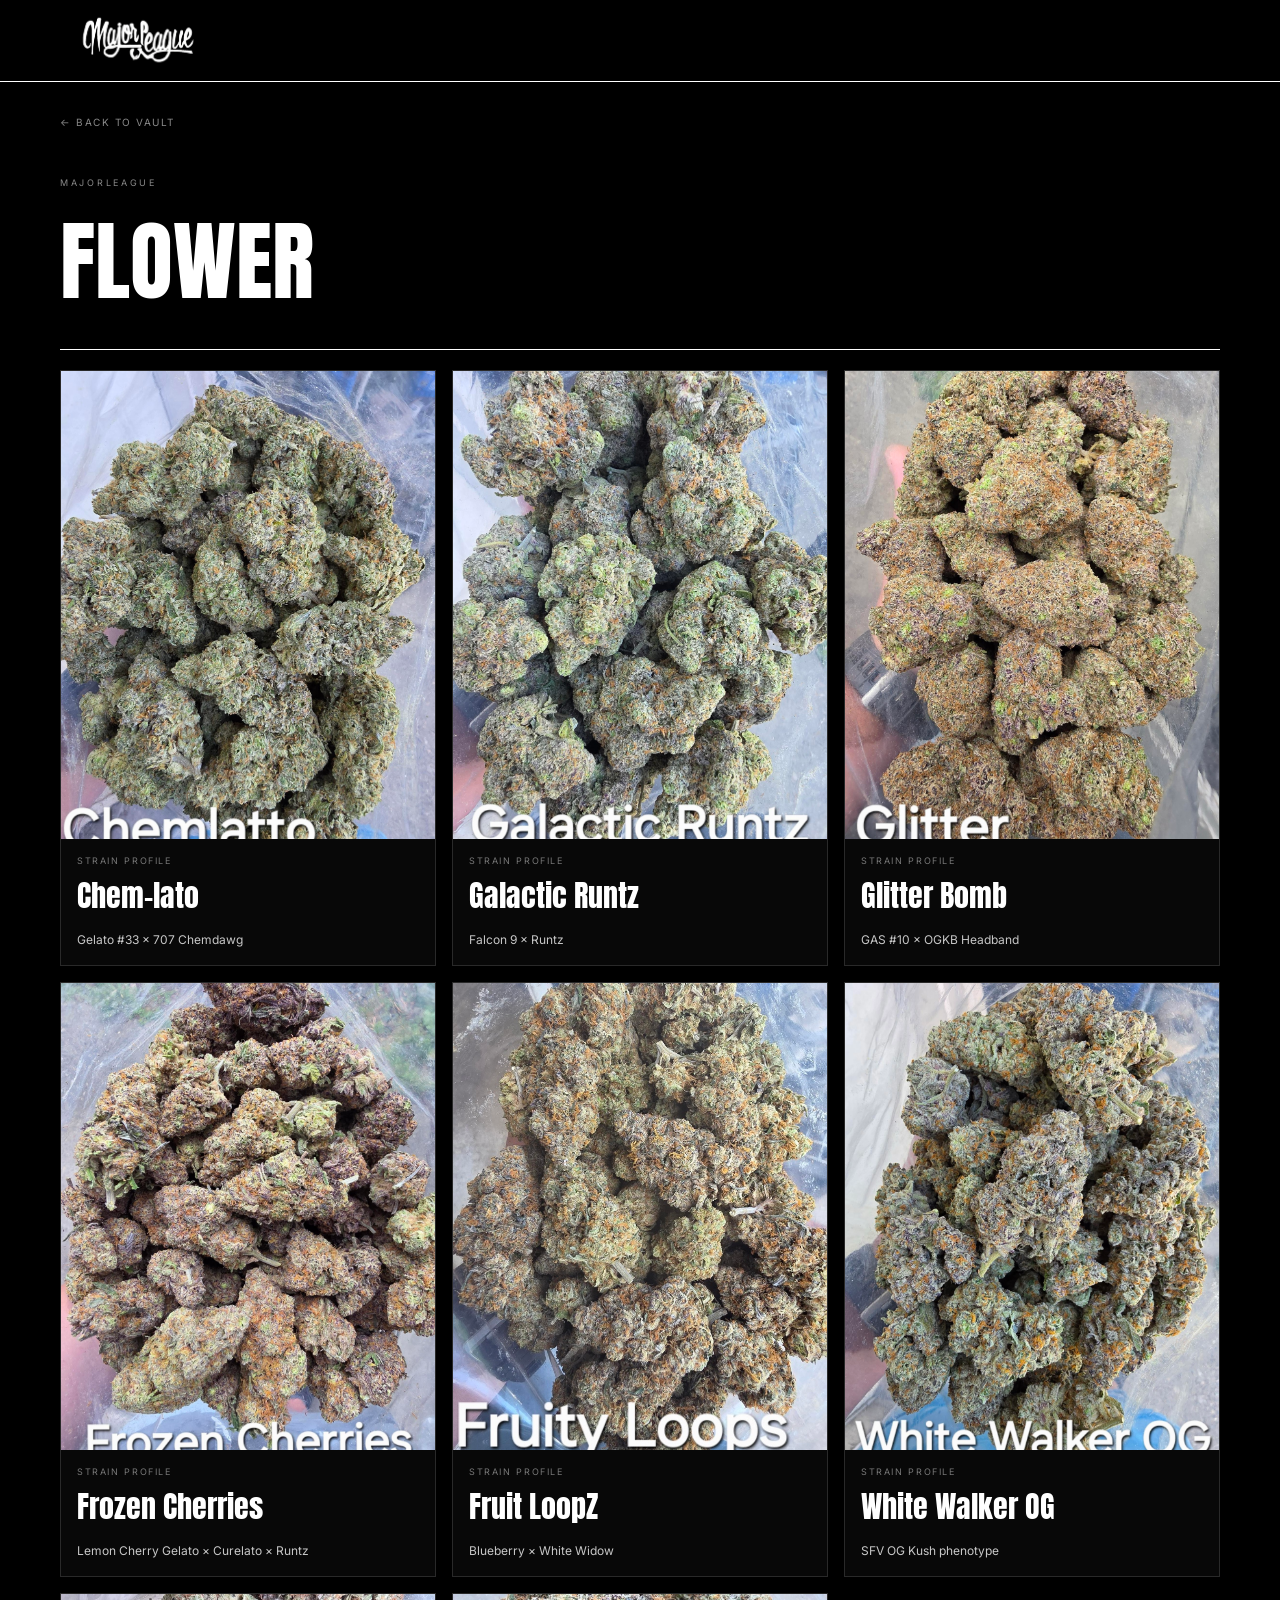
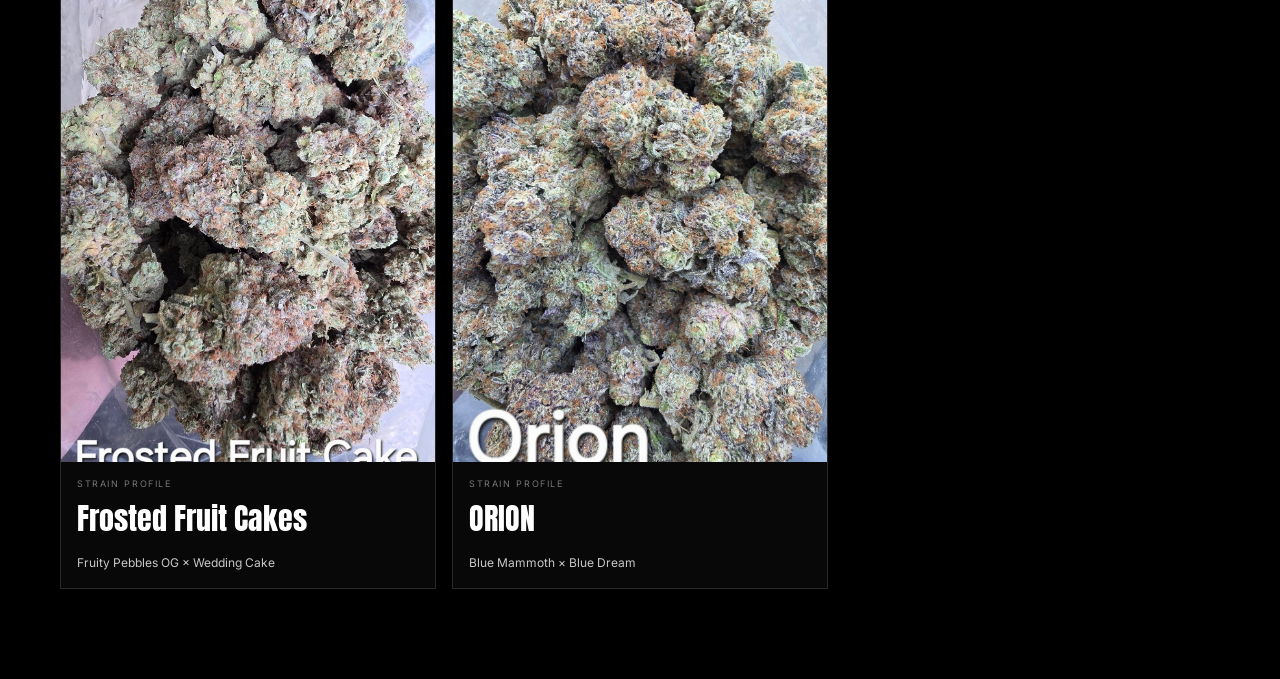
==== category.html @ 47557a81 "Remove basket from category pages" ====
<!doctype html><html lang="en"><head><meta charset="utf-8"><meta name="viewport" content="width=device-width,initial-scale=1"><title>Majorleague — Vault</title><link rel="stylesheet" href="styles-20261011f.css?v=20261012b"></head><body><header class="header"><a class="logo" href="index.html"><img src="assets/majorleague-logo.webp" alt="Majorleague"></a></header><main class="catalogue"><a class="back" href="index.html">← BACK TO VAULT</a><div class="heading"><span>MAJORLEAGUE</span><h1 id="categoryTitle"></h1></div><div class="products" id="products"></div></main><script src="stock.js?v=20261011g"></script><script src="app.js?v=20261011g"></script><script>renderCategory(new URLSearchParams(location.search).get("cat"))</script></body></html>
---- styles-20261011f.css ----
@import url('https://fonts.googleapis.com/css2?family=Anton&family=Inter:wght@400;600;800&display=swap');:root{--y:#fff;--w:#f4f4ef}*{box-sizing:border-box}body{margin:0;background:#000;color:var(--w);font-family:Inter,Arial,sans-serif}.header{height:82px;position:sticky;top:0;z-index:20;background:#000f;border-bottom:1px solid #ffffff;display:flex;align-items:center;justify-content:space-between;padding:12px 4vw;backdrop-filter:blur(12px)}.logo{height:58px}.logo img{height:100%;display:block}.logo-fallback{display:none;color:var(--y);font:clamp(20px,4vw,30px) Anton;white-space:nowrap}.cat-art{position:absolute;inset:0;width:100%;height:100%;object-fit:cover;object-position:center;display:block;background:transparent;transform:scale(1.06);clip-path:inset(2% 1.5% 4% 1.5%)}.basket{border:1px solid var(--y);background:#000;color:#fff;padding:11px 16px;font-size:11px;font-weight:800;letter-spacing:.13em}.basket span{background:var(--y);color:#000;padding:3px 6px;margin-left:5px}.hero{max-width:1200px;margin:auto;padding:28px 18px 25px;text-align:center}.video{height:min(52vw,560px);min-height:230px;border:2px solid var(--y);position:relative;overflow:hidden;background:#050505}.video video{width:100%;height:100%;object-fit:cover}.video-placeholder{position:absolute;inset:0;display:grid;place-content:center;gap:8px;background:#000}.video-placeholder b{font:clamp(42px,8vw,90px) Anton}.video-placeholder span{font-size:10px;color:#888;letter-spacing:.3em}.hero h1{font:clamp(44px,7vw,82px) Anton;margin:28px 0 5px}.hero h1 i{color:var(--y);font-style:normal}.hero p{font-size:10px;color:#888;letter-spacing:.35em}.categories{max-width:1280px;margin:auto;padding:5px 15px 80px;display:grid;gap:13px}.cat{height:145px;border:0;border-radius:16px;overflow:hidden;display:block;position:relative;background:#090909;transition:.2s}.cat:hover{transform:translateY(-2px);box-shadow:0 12px 30px #ffffff22}.cat-overlay{position:absolute;inset:0}.cat-arrow{position:absolute;right:26px;top:50%;transform:translateY(-50%);width:58px;height:58px;border-radius:50%;background:var(--y);color:#000;display:grid;place-items:center;font-size:28px;font-weight:800}.catalogue,.checkout-page{max-width:1200px;margin:auto;padding:28px 20px 90px}.back{color:#888;text-decoration:none;font-size:10px;letter-spacing:.15em}.back:hover{color:var(--y)}.heading{padding:40px 0 18px;border-bottom:1px solid #ffffff}.heading span{font-size:9px;color:#888;letter-spacing:.3em}.heading h1{font:clamp(48px,8vw,88px) Anton;color:var(--y);margin:4px 0}.products{display:grid;grid-template-columns:repeat(3,1fr);gap:15px;margin-top:20px}.product{border:1px solid #303030;background:#070707}.product-art{height:330px;background:#0d0d0d center/cover no-repeat;display:grid;place-items:center;color:#444;font-size:10px}.product-info{padding:15px}.product-info>div{display:flex;justify-content:space-between}.product-info h2{font-size:12px;margin:0}.product-info strong{color:var(--y)}.product-info button{width:100%;margin-top:15px;padding:12px;border:1px solid var(--y);background:#000;color:#fff;font-size:10px;font-weight:800;letter-spacing:.12em}.product-info button:hover{background:var(--y);color:#000}.drawer{position:fixed;right:0;top:0;bottom:0;width:min(430px,100%);z-index:50;background:#050505;border-left:2px solid var(--y);transform:translateX(100%);transition:.25s;display:flex;flex-direction:column}.drawer.open{transform:none}.drawer-head{padding:23px;border-bottom:1px solid #292929;display:flex;justify-content:space-between;font:26px Anton}.drawer-head button{border:0;background:none;color:#fff;font-size:32px}.drawer-foot{margin-top:auto;border-top:1px solid #292929;padding:20px}.drawer-foot>div{display:flex;justify-content:space-between;margin-bottom:15px}.drawer-foot strong{color:var(--y)}.checkout{display:block;text-align:center;background:var(--y);color:#000;text-decoration:none;padding:15px;font-weight:800;font-size:11px;letter-spacing:.12em}.basket-row{padding:17px 20px;border-bottom:1px solid #202020;display:flex;justify-content:space-between}.basket-row small{display:block;color:#777;margin-top:4px}.qty button{background:#000;color:#fff;border:1px solid #444;width:28px;height:28px}.backdrop{position:fixed;inset:0;background:#000b;z-index:40;opacity:0;pointer-events:none;transition:.2s}.backdrop.show{opacity:1;pointer-events:auto}.empty{text-align:center;padding:60px 10px;color:#666;font-size:10px;letter-spacing:.2em}.checkout-grid{display:grid;grid-template-columns:1.25fr .75fr;gap:18px;margin-top:20px}.card{border:1px solid #333;background:#070707;padding:24px}.card h2{font:25px Anton;margin:0 0 20px}.card label:not(.pay){display:block;color:#999;font-size:10px;font-weight:800;letter-spacing:.1em;margin-bottom:15px}.card input,.card textarea{display:block;width:100%;margin-top:7px;background:#000;border:1px solid #333;color:#fff;padding:12px}.pay{display:flex;gap:10px;border:1px solid #333;padding:14px;margin:10px 0}.pay:has(input:checked){border-color:var(--y)}.pay span b,.pay span small{display:block}.pay span small{color:#777;font-size:9px;margin-top:4px}.summary-row{display:flex;justify-content:space-between;padding:12px 0;border-bottom:1px solid #222;font-size:11px}.summary-row b,.summary-total b{color:var(--y)}.summary-total{display:flex;justify-content:space-between;padding-top:18px;margin-top:10px;border-top:1px solid #444}.submit{width:100%;margin-top:20px;border:0;background:var(--y);padding:15px;font-weight:800}.note{color:#666;font-size:9px;line-height:1.5}@media(max-width:700px){.products,.checkout-grid{grid-template-columns:1fr}.cat{height:105px}.cat-arrow{right:15px;width:44px;height:44px}.header{height:72px}.logo{height:47px}}.cat:nth-child(1) .cat-art{clip-path:inset(0 0 10% 0);transform:scale(1.18)}
.cat:nth-child(2) .cat-art{clip-path:none;transform:scale(1.10)}
/* Explicitly suppress the legacy yellow category rectangle outline. */
.cat,
.categories .cat,
a.cat,
.cat:hover,
.categories .cat:hover {
  border: 0 !important;
  outline: 0 !important;
  box-shadow: none !important;
}
.cat::before,
.cat::after,
.categories .cat::before,
.categories .cat::after {
  content: none !important;
  border: 0 !important;
  outline: 0 !important;
  box-shadow: none !important;
}
.cat-art {
  border: 0 !important;
  outline: 0 !important;
}

/* The Accessories and Special Offers source artwork contains a yellow frame.
   Crop that frame out of the displayed image without changing the artwork. */
.cat:nth-child(4) .cat-art {
  clip-path: inset(13% 3% 13% 3%) !important;
  transform: scale(1.08) !important;
}
.cat:nth-child(5) .cat-art {
  clip-path: inset(13% 3% 13% 3%) !important;
  transform: scale(1.08) !important;
}

/* Remove the thin yellow frame baked into the Extracts and Edibles artwork. */
.cat:nth-child(2) .cat-art,
.cat:nth-child(3) .cat-art {
  clip-path: inset(0 2% 7% 2%) !important;
  transform: scale(1.08) !important;
}

/* Crop only the embedded yellow top rule on Extracts and Edibles. */
.cat:nth-child(2) .cat-art,
.cat:nth-child(3) .cat-art {
  clip-path: inset(5% 2% 7% 2%) !important;
  transform: scale(1.08) !important;
}

/* Flower category strain library */
.products.strain-grid{grid-template-columns:repeat(3,minmax(0,1fr));gap:16px}
.strain-card{background:#080808;border:1px solid #292929;overflow:hidden;min-width:0}
.strain-card img{display:block;width:100%;aspect-ratio:4/5;object-fit:cover;background:#111}
.strain-copy{padding:16px}
.strain-copy h2{font:clamp(21px,3vw,30px) Anton;margin:0 0 12px;color:#fff}
.strain-copy span{display:block;font-size:9px;letter-spacing:.18em;color:#777;margin-bottom:7px}
.strain-copy p{font-size:12px;line-height:1.6;color:#c7c7c7;margin:0}
@media(max-width:700px){.products.strain-grid{grid-template-columns:repeat(2,minmax(0,1fr));gap:10px}.strain-copy{padding:12px}.strain-copy h2{font-size:22px}}
@media(max-width:420px){.products.strain-grid{grid-template-columns:1fr}.strain-card img{aspect-ratio:5/4}}
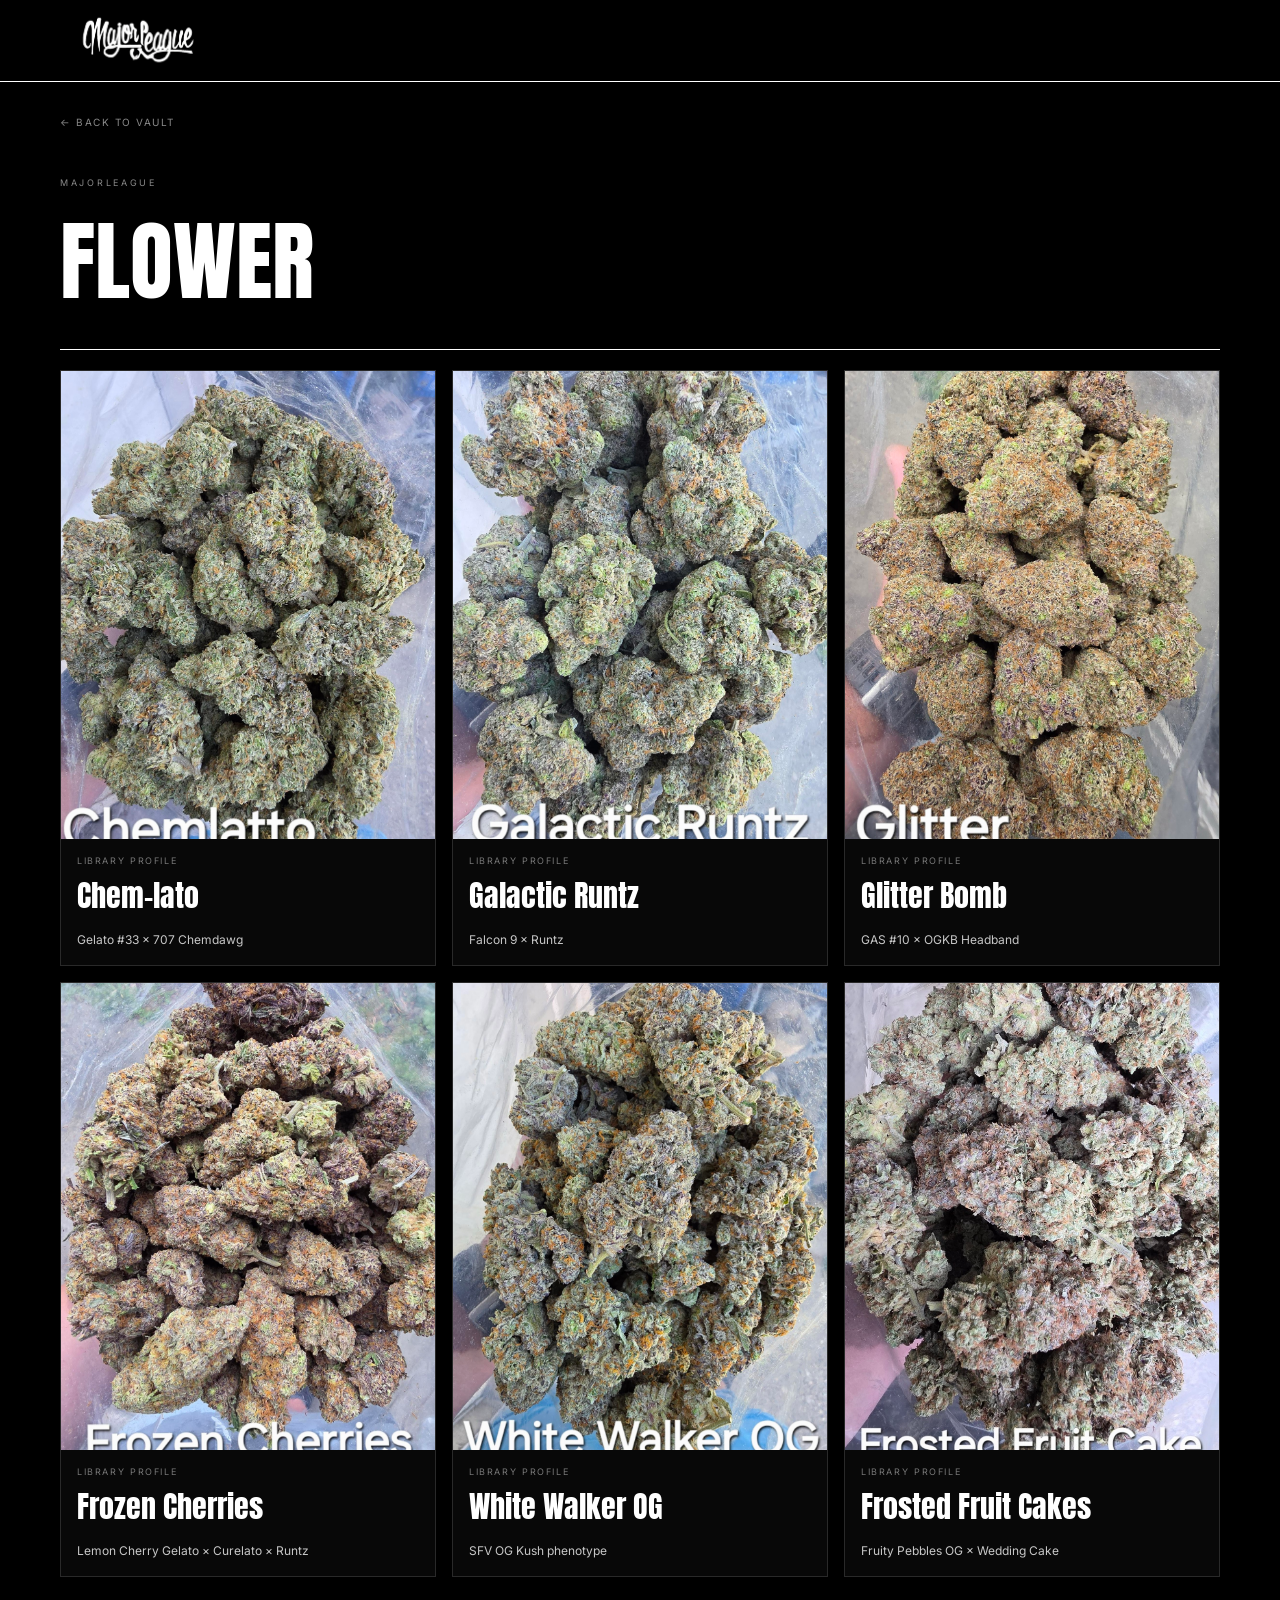
==== commit 6ea57baf: "Refresh category library script cache versions" ====
--- a/category.html
+++ b/category.html
@@ -1 +1 @@
-<!doctype html><html lang="en"><head><meta charset="utf-8"><meta name="viewport" content="width=device-width,initial-scale=1"><title>Majorleague — Vault</title><link rel="stylesheet" href="styles-20261011f.css?v=20261012b"></head><body><header class="header"><a class="logo" href="index.html"><img src="assets/majorleague-logo.webp" alt="Majorleague"></a></header><main class="catalogue"><a class="back" href="index.html">← BACK TO VAULT</a><div class="heading"><span>MAJORLEAGUE</span><h1 id="categoryTitle"></h1></div><div class="products" id="products"></div></main><script src="stock.js?v=20261011g"></script><script src="app.js?v=20261011g"></script><script>renderCategory(new URLSearchParams(location.search).get("cat"))</script></body></html>+<!doctype html><html lang="en"><head><meta charset="utf-8"><meta name="viewport" content="width=device-width,initial-scale=1"><title>Majorleague — Vault</title><link rel="stylesheet" href="styles-20261011f.css?v=20261012b"></head><body><header class="header"><a class="logo" href="index.html"><img src="assets/majorleague-logo.webp" alt="Majorleague"></a></header><main class="catalogue"><a class="back" href="index.html">← BACK TO VAULT</a><div class="heading"><span>MAJORLEAGUE</span><h1 id="categoryTitle"></h1></div><div class="products" id="products"></div></main><script src="stock.js?v=20261023a"></script><script src="app.js?v=20261023a"></script><script>renderCategory(new URLSearchParams(location.search).get("cat"))</script></body></html>
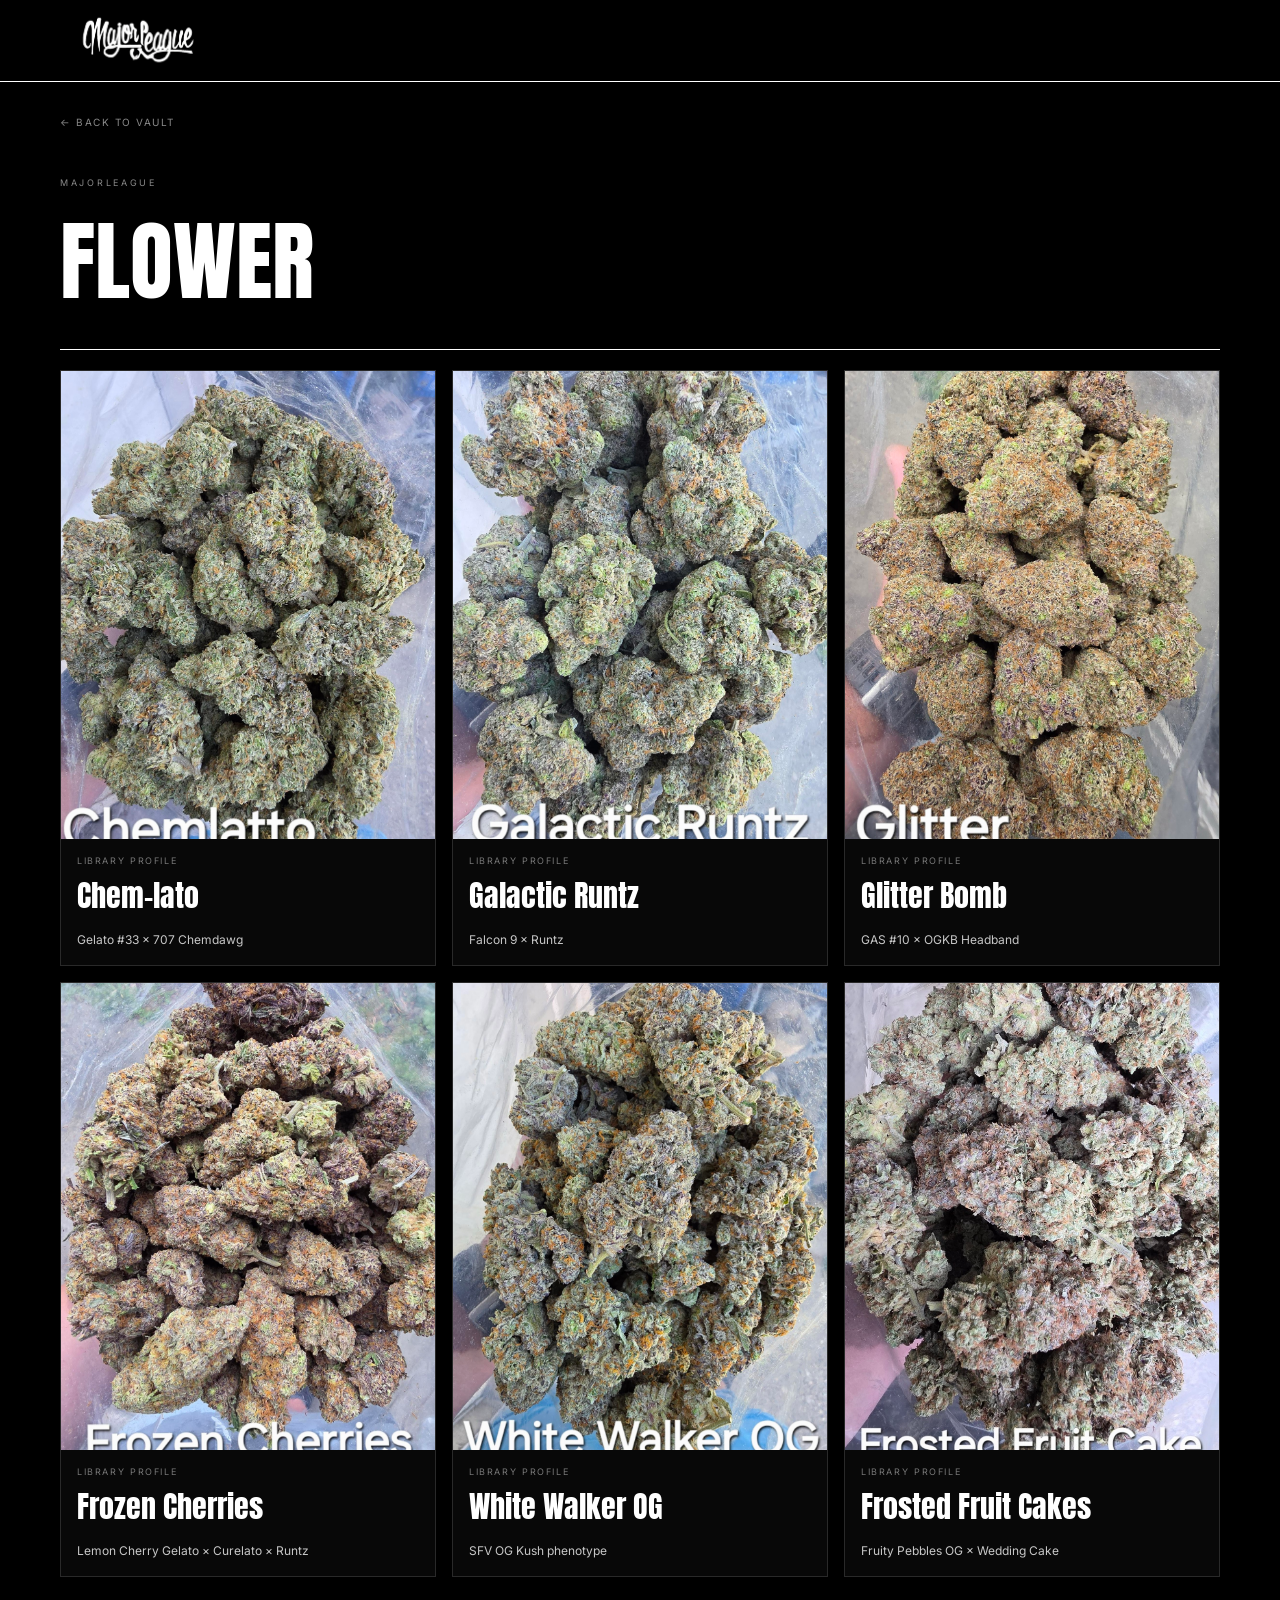
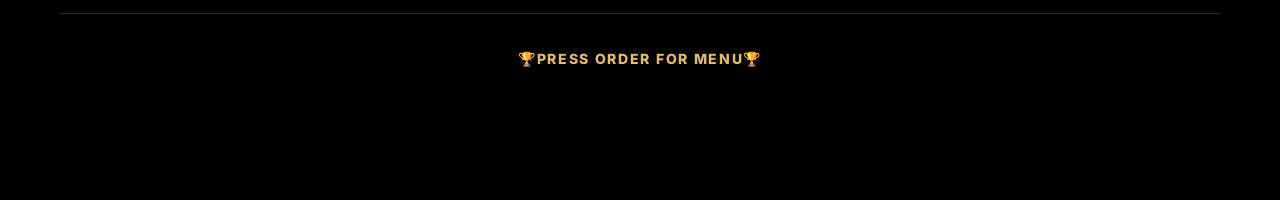
==== commit a5d0e46f: "Add order menu prompt to category pages" ====
--- a/category.html
+++ b/category.html
@@ -1 +1 @@
-<!doctype html><html lang="en"><head><meta charset="utf-8"><meta name="viewport" content="width=device-width,initial-scale=1"><title>Majorleague — Vault</title><link rel="stylesheet" href="styles-20261011f.css?v=20261012b"></head><body><header class="header"><a class="logo" href="index.html"><img src="assets/majorleague-logo.webp" alt="Majorleague"></a></header><main class="catalogue"><a class="back" href="index.html">← BACK TO VAULT</a><div class="heading"><span>MAJORLEAGUE</span><h1 id="categoryTitle"></h1></div><div class="products" id="products"></div></main><script src="stock.js?v=20261023a"></script><script src="app.js?v=20261023a"></script><script>renderCategory(new URLSearchParams(location.search).get("cat"))</script></body></html>+<!doctype html><html lang="en"><head><meta charset="utf-8"><meta name="viewport" content="width=device-width,initial-scale=1"><title>Majorleague — Vault</title><link rel="stylesheet" href="styles-20261011f.css?v=20261012b"></head><body><header class="header"><a class="logo" href="index.html"><img src="assets/majorleague-logo.webp" alt="Majorleague"></a></header><main class="catalogue"><a class="back" href="index.html">← BACK TO VAULT</a><div class="heading"><span>MAJORLEAGUE</span><h1 id="categoryTitle"></h1></div><div class="products" id="products"></div><footer class="order-prompt" style="text-align:center;padding:34px 16px 42px;border-top:1px solid #292929;margin-top:36px"><a href="https://wa.me/447842046835" target="_blank" rel="noopener" style="color:#e1bd62;text-decoration:none;font-weight:800;letter-spacing:.12em;font-size:14px">🏆PRESS ORDER FOR MENU🏆</a></footer></main><script src="stock.js?v=20261023c"></script><script src="app.js?v=20261023c"></script><script>renderCategory(new URLSearchParams(location.search).get("cat"))</script></body></html>
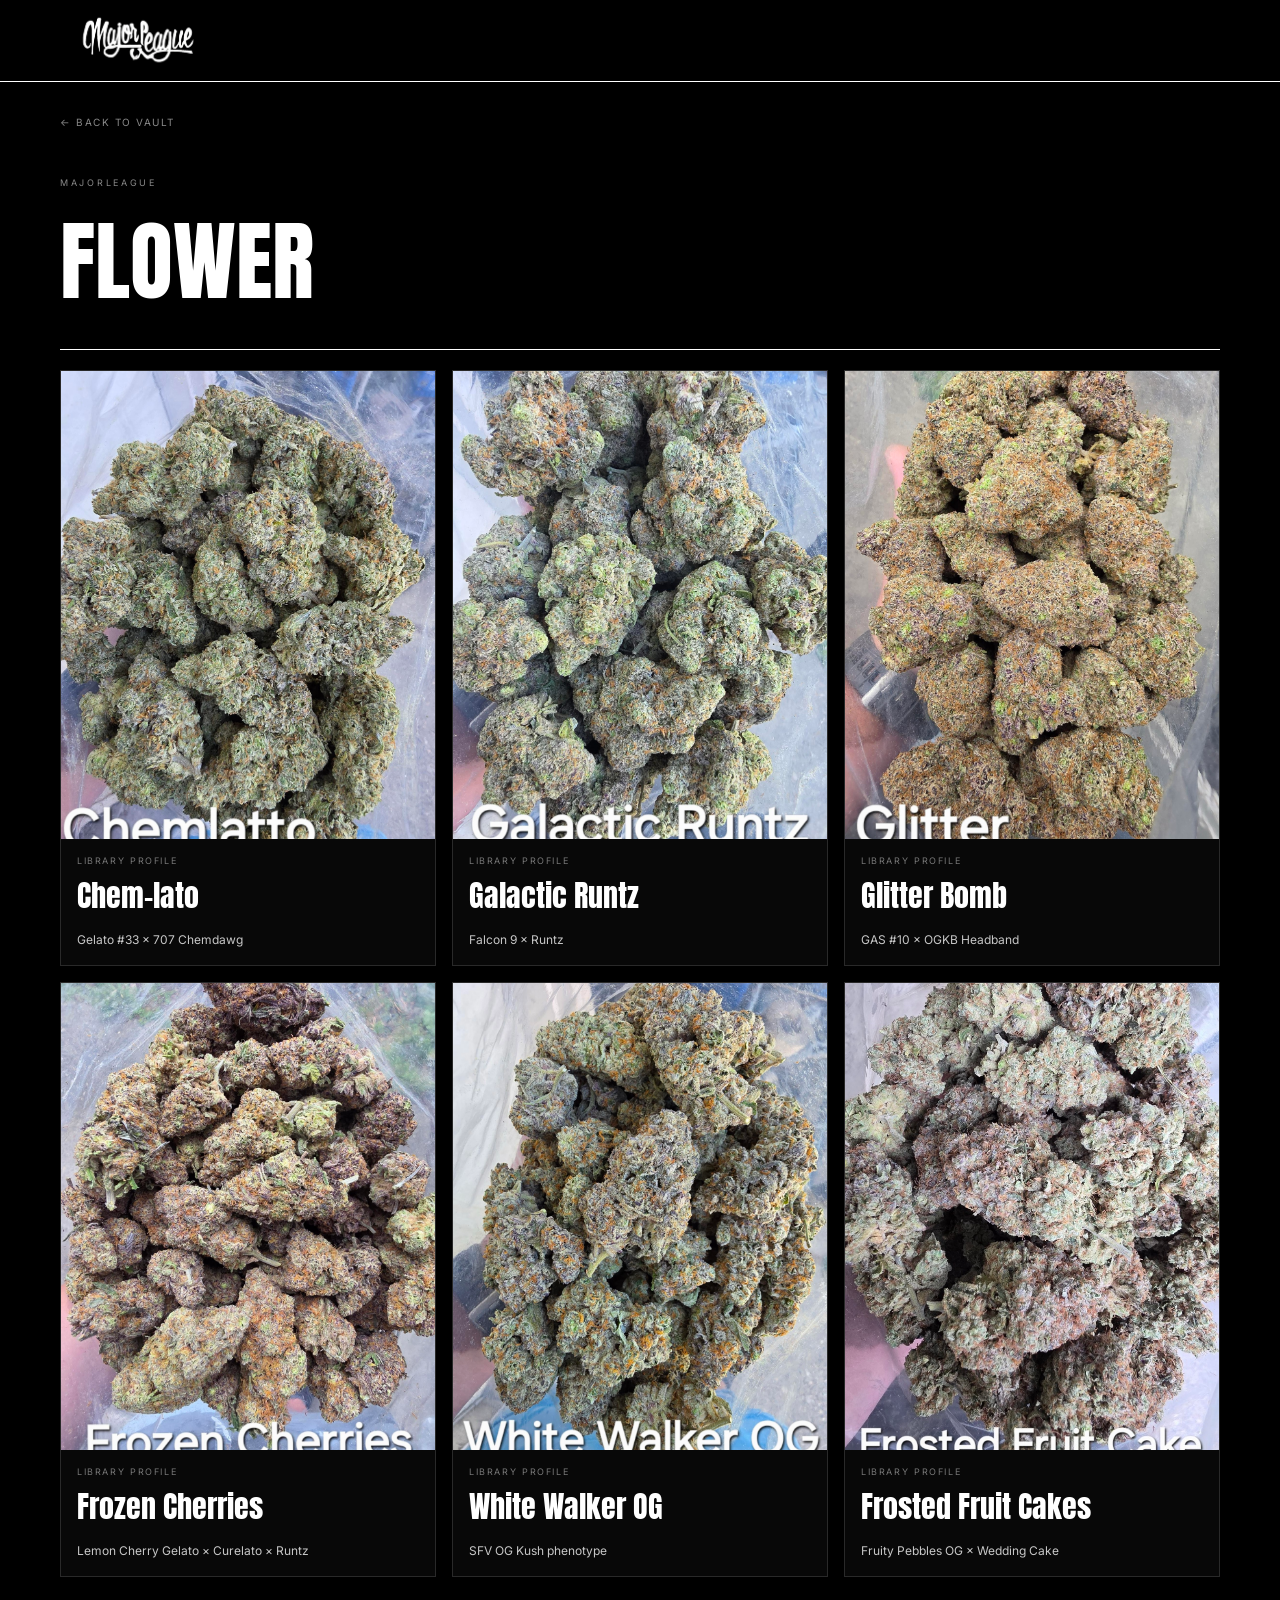
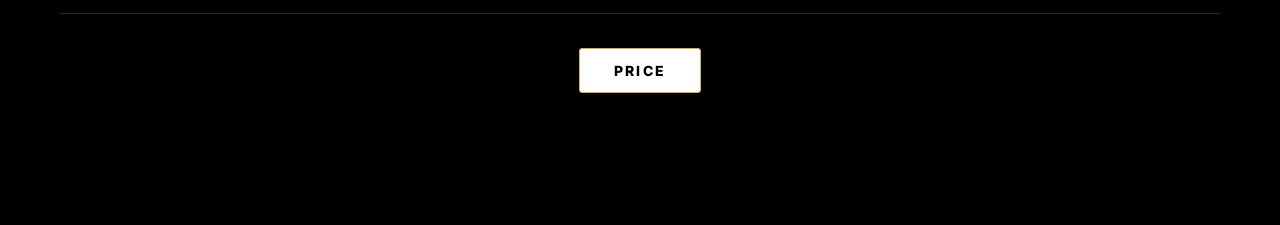
==== commit 51de5011: "Replace category order prompt with PRICE link" ====
--- a/category.html
+++ b/category.html
@@ -1 +1 @@
-<!doctype html><html lang="en"><head><meta charset="utf-8"><meta name="viewport" content="width=device-width,initial-scale=1"><title>Majorleague — Vault</title><link rel="stylesheet" href="styles-20261011f.css?v=20261012b"></head><body><header class="header"><a class="logo" href="index.html"><img src="assets/majorleague-logo.webp" alt="Majorleague"></a></header><main class="catalogue"><a class="back" href="index.html">← BACK TO VAULT</a><div class="heading"><span>MAJORLEAGUE</span><h1 id="categoryTitle"></h1></div><div class="products" id="products"></div><footer class="order-prompt" style="text-align:center;padding:34px 16px 42px;border-top:1px solid #292929;margin-top:36px"><a href="https://wa.me/447842046835" target="_blank" rel="noopener" style="color:#e1bd62;text-decoration:none;font-weight:800;letter-spacing:.12em;font-size:14px">🏆PRESS ORDER FOR MENU🏆</a></footer></main><script src="stock.js?v=20261023c"></script><script src="app.js?v=20261023c"></script><script>renderCategory(new URLSearchParams(location.search).get("cat"))</script></body></html>+<!doctype html><html lang="en"><head><meta charset="utf-8"><meta name="viewport" content="width=device-width,initial-scale=1"><title>Majorleague — Vault</title><link rel="stylesheet" href="styles-20261011f.css?v=20261012b"></head><body><header class="header"><a class="logo" href="index.html"><img src="assets/majorleague-logo.webp" alt="Majorleague"></a></header><main class="catalogue"><a class="back" href="index.html">← BACK TO VAULT</a><div class="heading"><span>MAJORLEAGUE</span><h1 id="categoryTitle"></h1></div><div class="products" id="products"></div><footer class="order-prompt" style="text-align:center;padding:34px 16px 42px;border-top:1px solid #292929;margin-top:36px"><a href="https://justpaste.it/edit/85721517/iadsqogc7ewxl3tq" target="_blank" rel="noopener" style="display:inline-block;background:#fff;color:#000;border:1px solid #d0ad4d;border-radius:3px;padding:13px 34px;text-decoration:none;font-weight:800;letter-spacing:.16em;font-size:14px">PRICE</a></footer></main><script src="stock.js?v=20261023c"></script><script src="app.js?v=20261023c"></script><script>renderCategory(new URLSearchParams(location.search).get("cat"))</script></body></html>
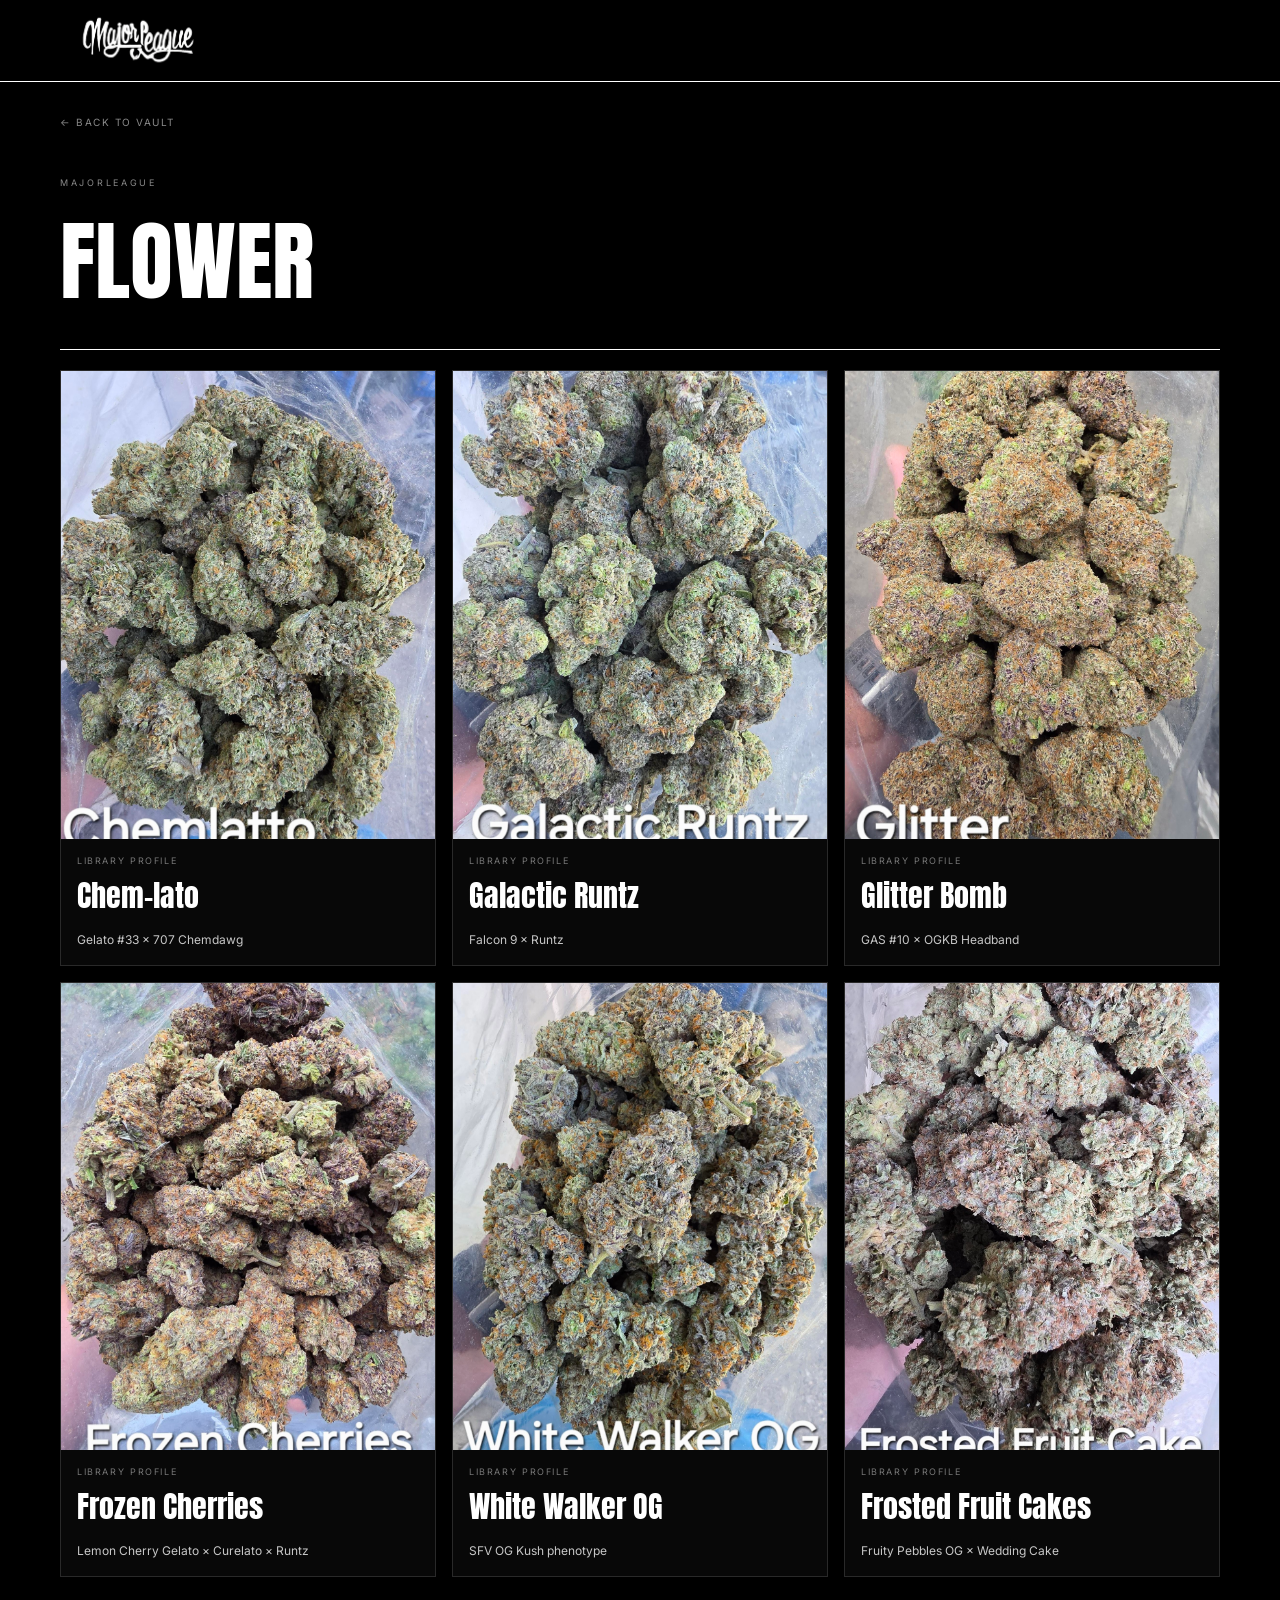
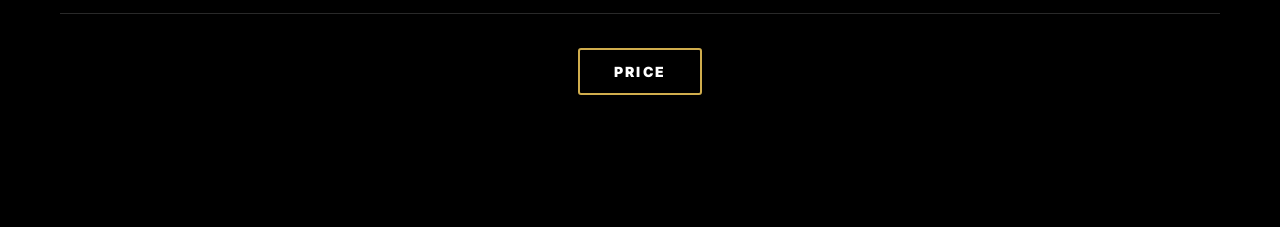
==== commit 1ae4ee83: "Style category PRICE button black with white bold text and gold outline" ====
--- a/category.html
+++ b/category.html
@@ -1 +1 @@
-<!doctype html><html lang="en"><head><meta charset="utf-8"><meta name="viewport" content="width=device-width,initial-scale=1"><title>Majorleague — Vault</title><link rel="stylesheet" href="styles-20261011f.css?v=20261012b"></head><body><header class="header"><a class="logo" href="index.html"><img src="assets/majorleague-logo.webp" alt="Majorleague"></a></header><main class="catalogue"><a class="back" href="index.html">← BACK TO VAULT</a><div class="heading"><span>MAJORLEAGUE</span><h1 id="categoryTitle"></h1></div><div class="products" id="products"></div><footer class="order-prompt" style="text-align:center;padding:34px 16px 42px;border-top:1px solid #292929;margin-top:36px"><a href="https://justpaste.it/edit/85721517/iadsqogc7ewxl3tq" target="_blank" rel="noopener" style="display:inline-block;background:#fff;color:#000;border:1px solid #d0ad4d;border-radius:3px;padding:13px 34px;text-decoration:none;font-weight:800;letter-spacing:.16em;font-size:14px">PRICE</a></footer></main><script src="stock.js?v=20261023c"></script><script src="app.js?v=20261023c"></script><script>renderCategory(new URLSearchParams(location.search).get("cat"))</script></body></html>+<!doctype html><html lang="en"><head><meta charset="utf-8"><meta name="viewport" content="width=device-width,initial-scale=1"><title>Majorleague — Vault</title><link rel="stylesheet" href="styles-20261011f.css?v=20261012b"></head><body><header class="header"><a class="logo" href="index.html"><img src="assets/majorleague-logo.webp" alt="Majorleague"></a></header><main class="catalogue"><a class="back" href="index.html">← BACK TO VAULT</a><div class="heading"><span>MAJORLEAGUE</span><h1 id="categoryTitle"></h1></div><div class="products" id="products"></div><footer class="order-prompt" style="text-align:center;padding:34px 16px 42px;border-top:1px solid #292929;margin-top:36px"><a href="https://justpaste.it/edit/85721517/iadsqogc7ewxl3tq" target="_blank" rel="noopener" style="display:inline-block;background:#000;color:#fff;border:2px solid #d0ad4d;border-radius:3px;padding:13px 34px;text-decoration:none;font-weight:900;letter-spacing:.16em;font-size:14px">PRICE</a></footer></main><script src="stock.js?v=20261023c"></script><script src="app.js?v=20261023c"></script><script>renderCategory(new URLSearchParams(location.search).get("cat"))</script></body></html>
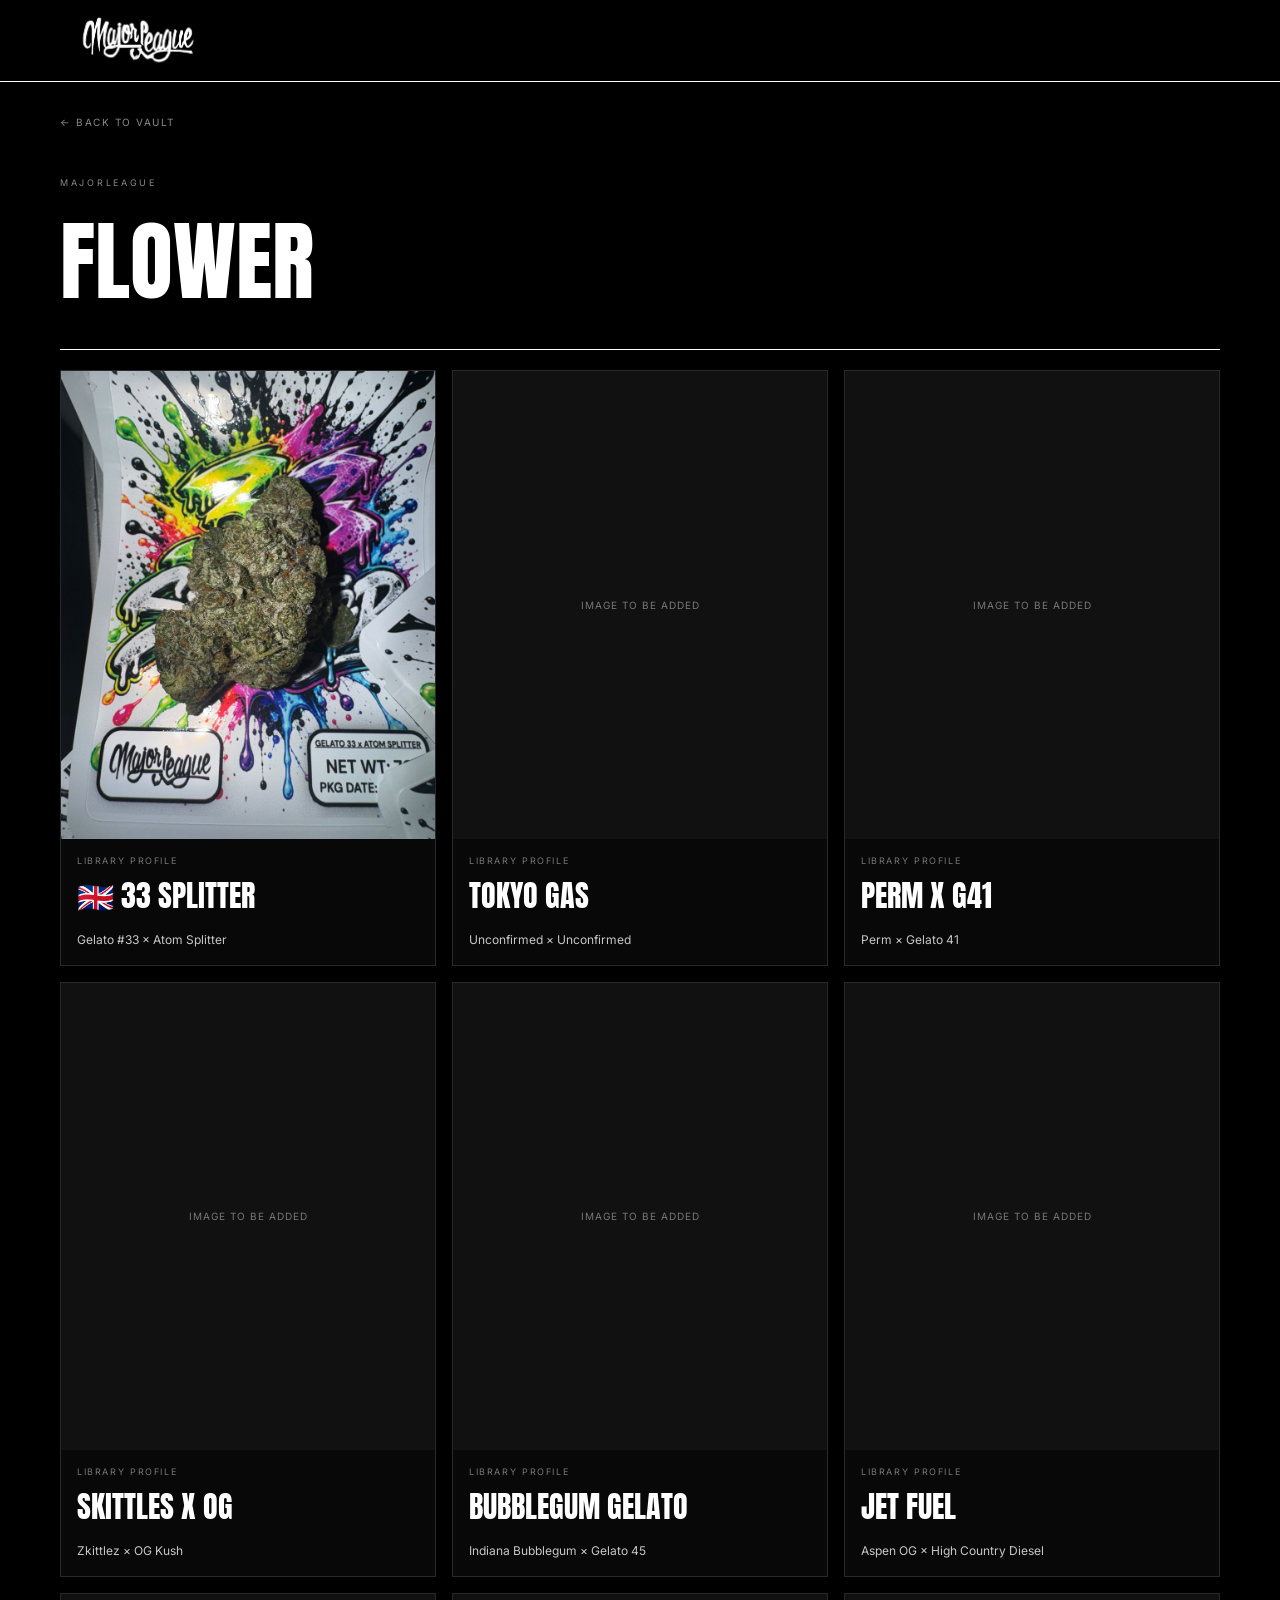
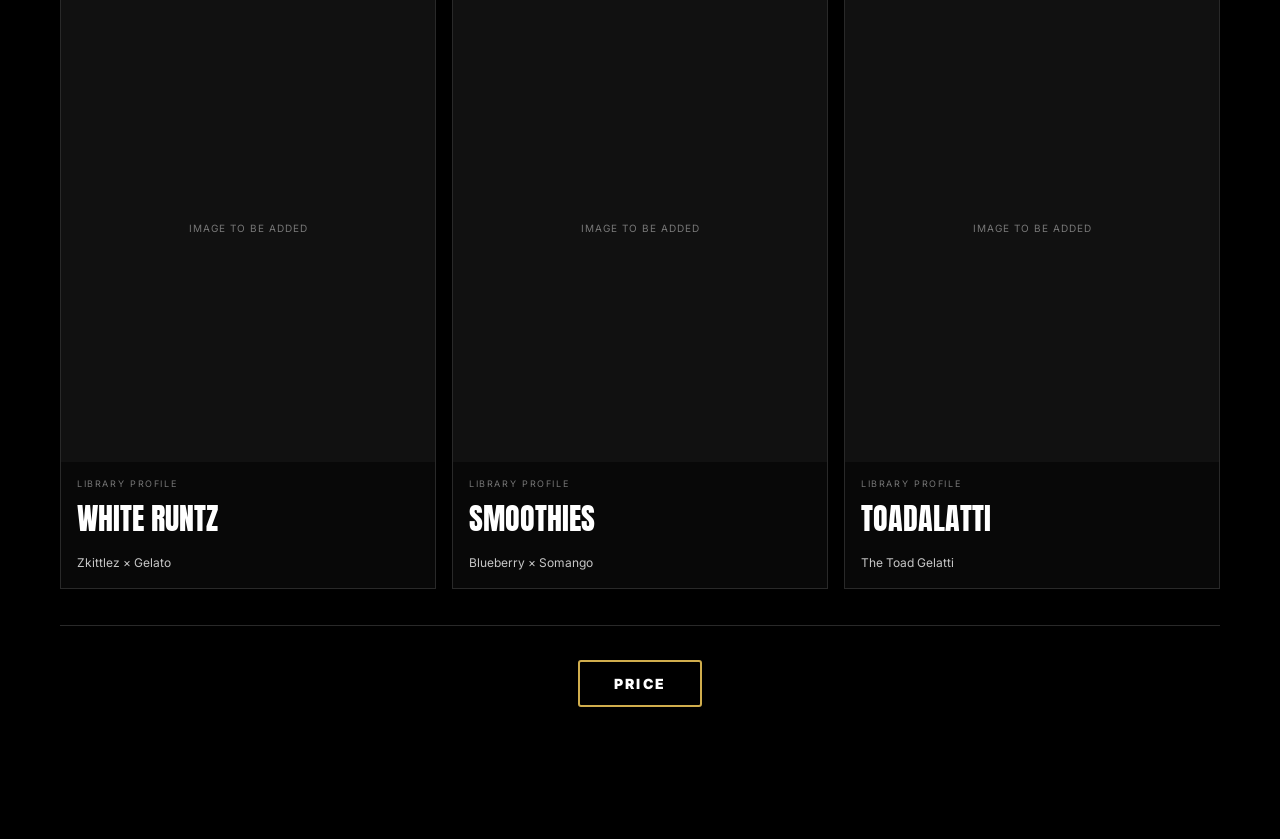
==== commit cbf66150: "Refresh stock script cache for flower update" ====
--- a/category.html
+++ b/category.html
@@ -1 +1 @@
-<!doctype html><html lang="en"><head><meta charset="utf-8"><meta name="viewport" content="width=device-width,initial-scale=1"><title>Majorleague — Vault</title><link rel="stylesheet" href="styles-20261011f.css?v=20261012b"></head><body><header class="header"><a class="logo" href="index.html"><img src="assets/majorleague-logo.webp" alt="Majorleague"></a></header><main class="catalogue"><a class="back" href="index.html">← BACK TO VAULT</a><div class="heading"><span>MAJORLEAGUE</span><h1 id="categoryTitle"></h1></div><div class="products" id="products"></div><footer class="order-prompt" style="text-align:center;padding:34px 16px 42px;border-top:1px solid #292929;margin-top:36px"><a href="https://justpaste.it/edit/85721517/iadsqogc7ewxl3tq" target="_blank" rel="noopener" style="display:inline-block;background:#000;color:#fff;border:2px solid #d0ad4d;border-radius:3px;padding:13px 34px;text-decoration:none;font-weight:900;letter-spacing:.16em;font-size:14px">PRICE</a></footer></main><script src="stock.js?v=20261023c"></script><script src="app.js?v=20261023c"></script><script>renderCategory(new URLSearchParams(location.search).get("cat"))</script></body></html>+<!doctype html><html lang="en"><head><meta charset="utf-8"><meta name="viewport" content="width=device-width,initial-scale=1"><title>Majorleague — Vault</title><link rel="stylesheet" href="styles-20261011f.css?v=20261012b"></head><body><header class="header"><a class="logo" href="index.html"><img src="assets/majorleague-logo.webp" alt="Majorleague"></a></header><main class="catalogue"><a class="back" href="index.html">← BACK TO VAULT</a><div class="heading"><span>MAJORLEAGUE</span><h1 id="categoryTitle"></h1></div><div class="products" id="products"></div><footer class="order-prompt" style="text-align:center;padding:34px 16px 42px;border-top:1px solid #292929;margin-top:36px"><a href="https://justpaste.it/elqpy" target="_blank" rel="noopener" style="display:inline-block;background:#000;color:#fff;border:2px solid #d0ad4d;border-radius:3px;padding:13px 34px;text-decoration:none;font-weight:900;letter-spacing:.16em;font-size:14px">PRICE</a></footer></main><script src="stock.js?v=20261118a"></script><script src="app.js?v=20261023c"></script><script>renderCategory(new URLSearchParams(location.search).get("cat"))</script></body></html>
